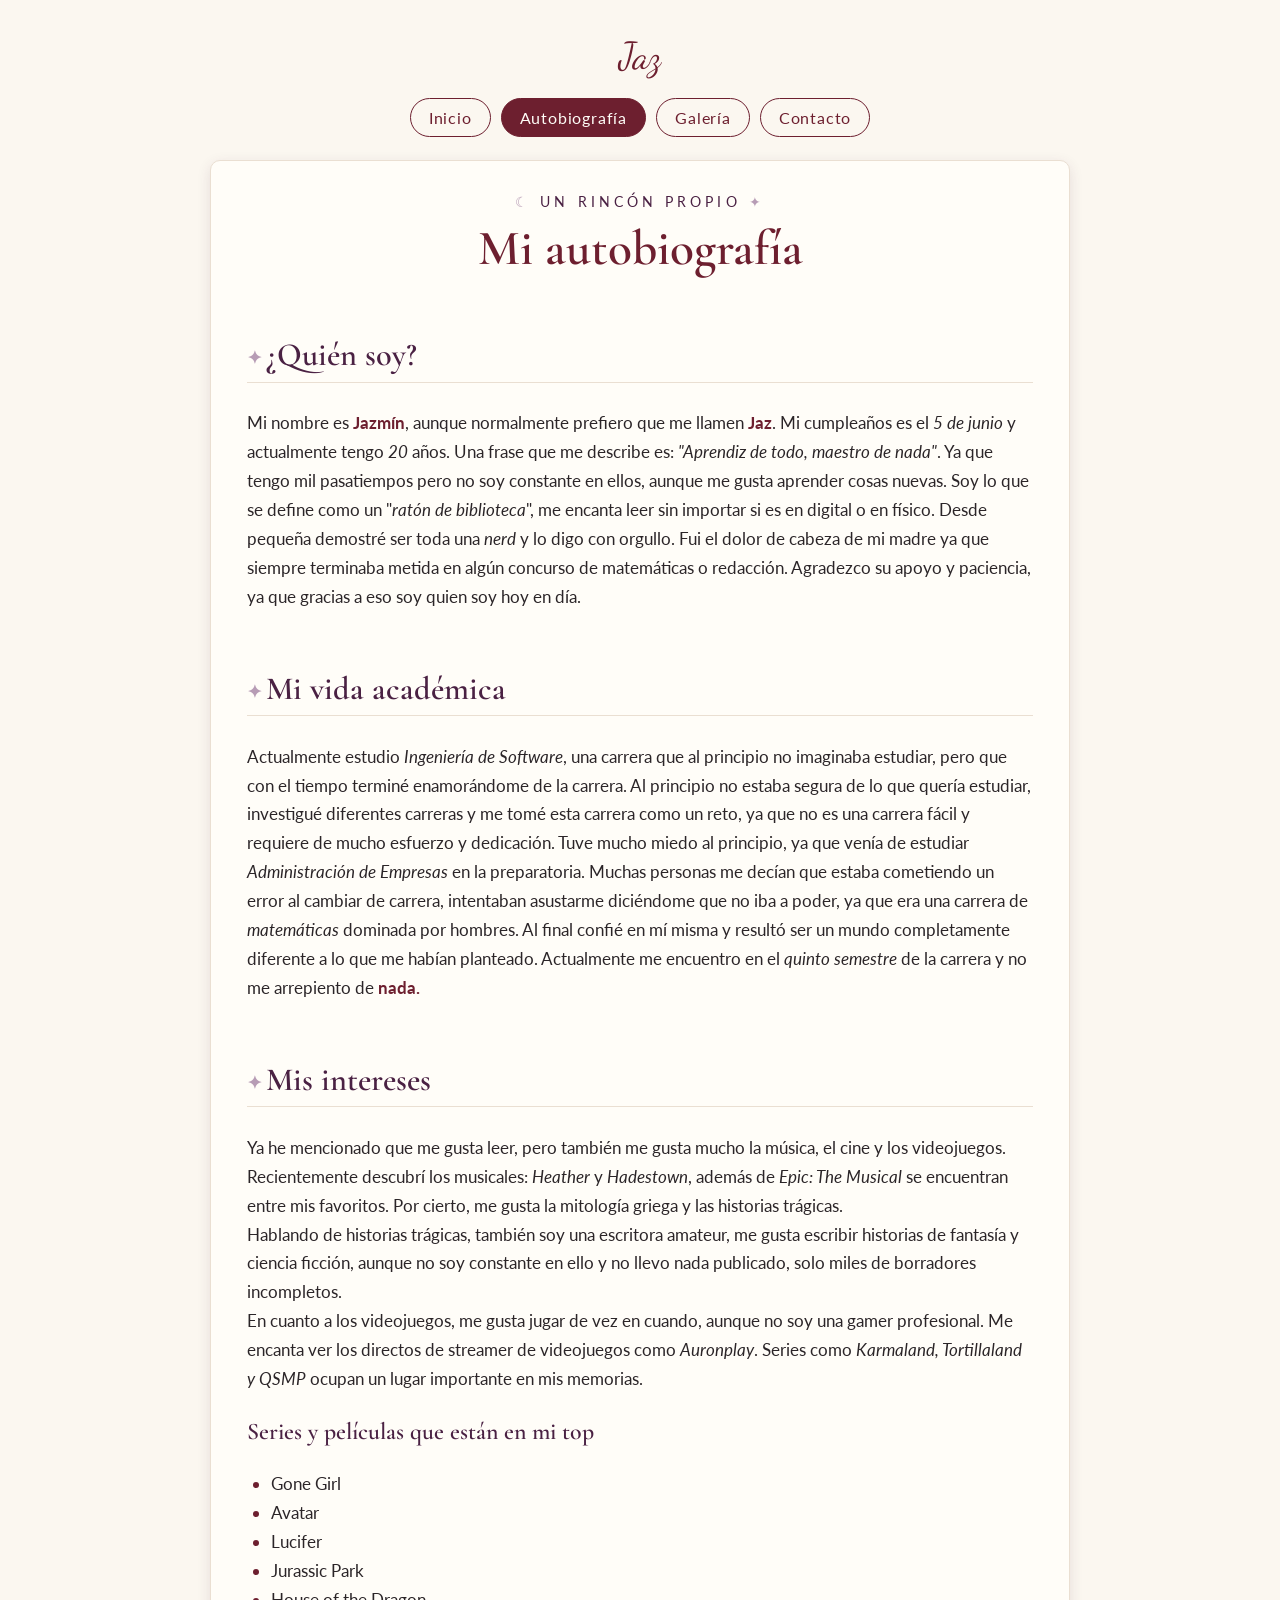
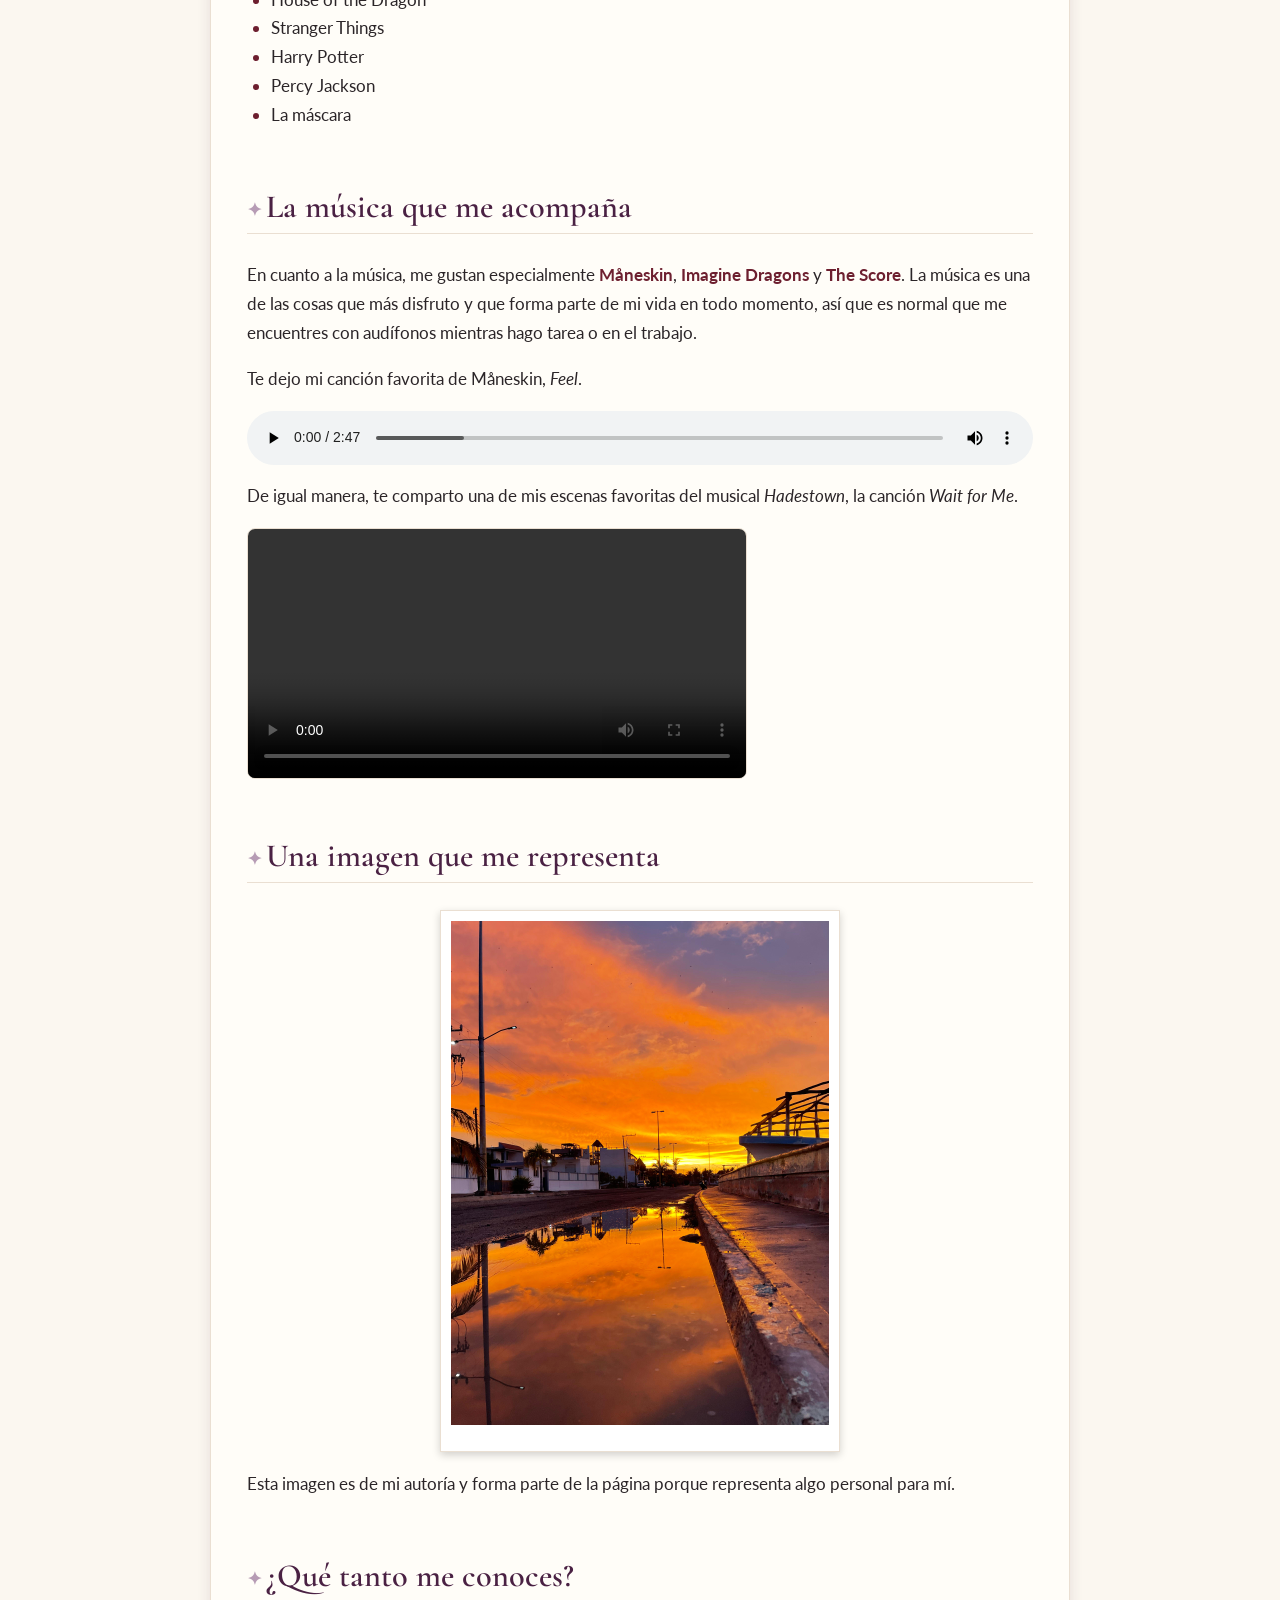
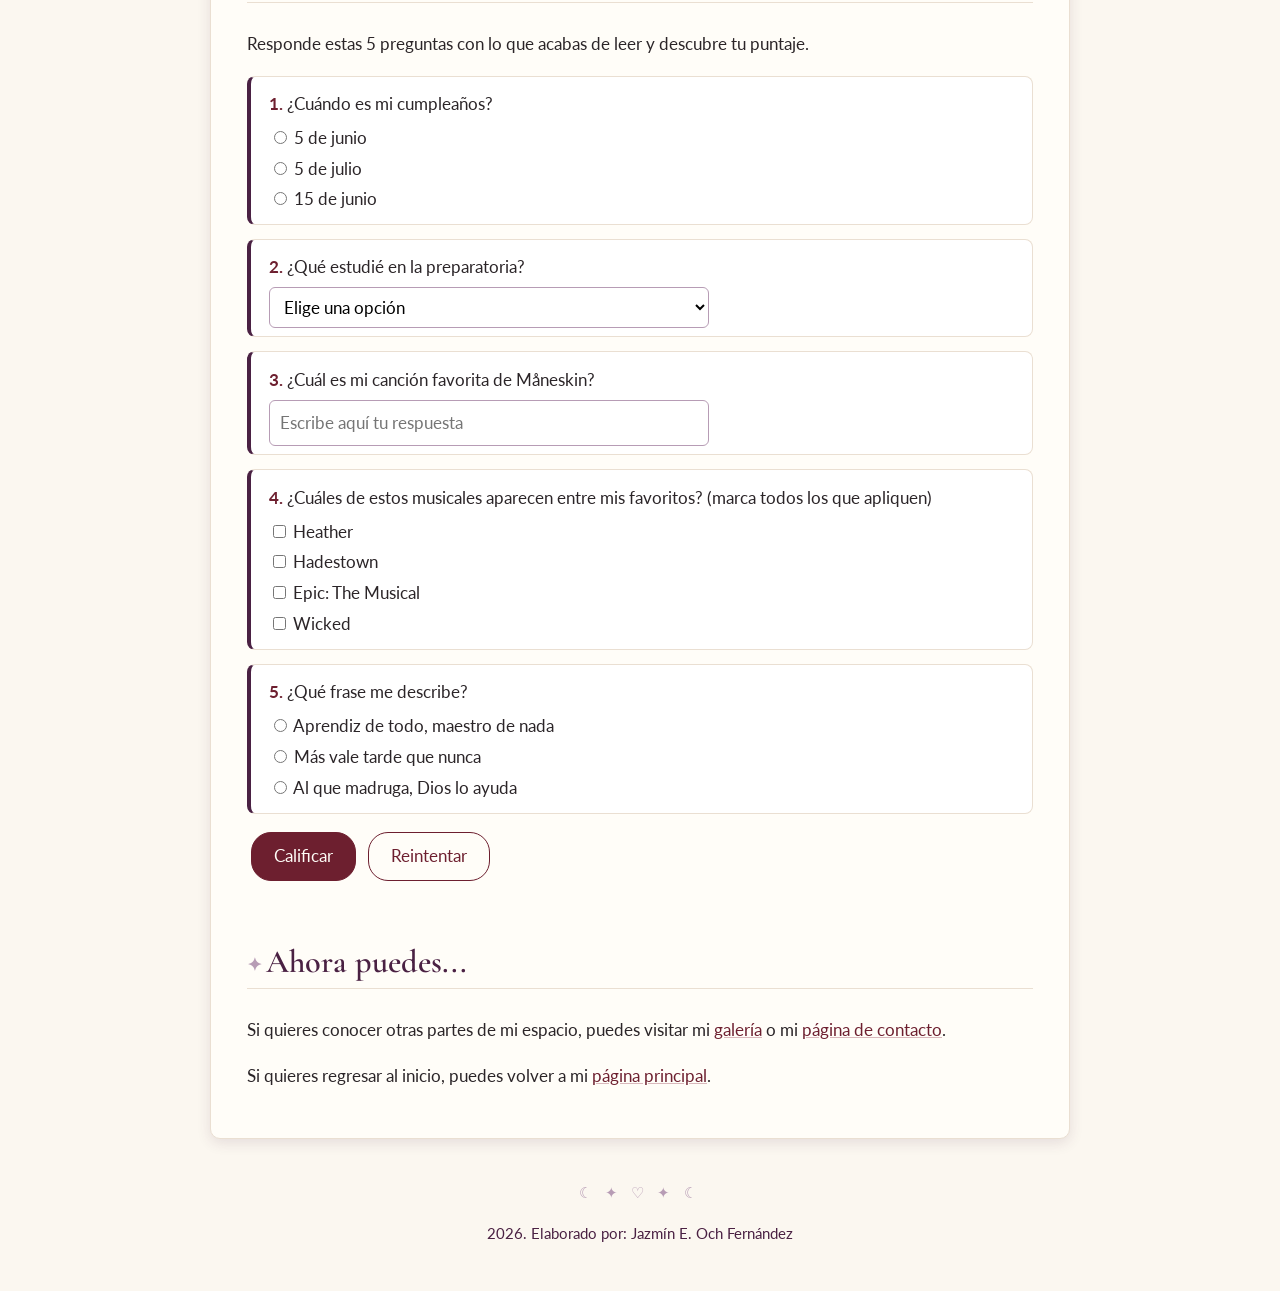
==== autobiografia.html @ 5e287802 "Add files via upload" ====
<!DOCTYPE html>
<html lang="es">

<head>

    <meta charset="UTF-8">
    <meta name="author" content="Jazmín E. Och Fernández">
    <meta name="viewport" content="width=device-width, initial-scale=1.0">

    <title>Mi autobiografía</title>

    <link rel="preconnect" href="https://fonts.googleapis.com">
    <link href="https://fonts.googleapis.com/css2?family=Cormorant+Garamond:ital,wght@0,500;0,600;1,500&family=Dancing+Script:wght@600&family=Lato:wght@400;700&display=swap" rel="stylesheet">
    <link rel="stylesheet" type="text/css" href="estilo.css">
    <script type="text/javascript" src="script.js" defer></script>
</head>

<body>

    <header class="cabecera">
        <p class="marca">Jaz </p>
        <nav>
            <ul>
                <li><a href="index.html">Inicio</a></li>
                <li><a href="autobiografia.html" class="activa">Autobiografía</a></li>
                <li><a href="galery.html">Galería</a></li>
                <li><a href="contacto.html">Contacto</a></li>
            </ul>
        </nav>
    </header>

    <main class="contenedor">

            <p class="etiqueta">UN RINCÓN PROPIO</p>

            <h1>Mi autobiografía</h1>


        <h2>¿Quién soy?</h2>

        <p>
            Mi nombre es <strong>Jazmín</strong>, aunque normalmente prefiero
            que me llamen <strong>Jaz</strong>. Mi cumpleaños es el <em>5 de junio</em>
            y actualmente tengo <em>20</em> años.
            Una frase que me describe es: <em>"Aprendiz de todo, maestro de nada"</em>. Ya que tengo mil pasatiempos
            pero no soy constante en ellos, aunque me gusta aprender cosas nuevas.
            Soy lo que se define como un "<em>ratón de biblioteca</em>", me encanta leer sin importar si es en digital
            o en físico. 
            Desde pequeña demostré ser toda una <em>nerd</em> y lo digo con orgullo. Fui el dolor de cabeza de mi madre 
            ya que siempre terminaba metida en algún concurso de matemáticas o redacción. Agradezco su apoyo y paciencia,
            ya que gracias a eso soy quien soy hoy en día.
        </p>

        <h2>Mi vida académica</h2>

        <p>
            Actualmente estudio <em>Ingeniería de Software</em>, una carrera que al principio no
            imaginaba estudiar, pero que con el tiempo terminé enamorándome de la carrera.
            Al principio no estaba segura de lo que quería estudiar, investigué diferentes carreras
            y me tomé esta carrera como un reto, ya que no es una carrera fácil y requiere de mucho esfuerzo y dedicación.
            Tuve mucho miedo al principio, ya que venía de estudiar <em> Administración de Empresas</em> en la preparatoria.
            Muchas personas me decían que estaba cometiendo un error al cambiar de carrera, intentaban asustarme
            diciéndome que no iba a poder, ya que era una carrera de <em>matemáticas</em> dominada por hombres.
            Al final confié en mí misma y resultó ser un mundo completamente diferente a lo que me habían planteado.
            Actualmente me encuentro en el <em>quinto semestre</em> de la carrera y no me arrepiento de <strong>nada.</strong>
        </p>


        <h2>Mis intereses</h2>

        <p>
            Ya he mencionado que me gusta leer, pero también me gusta mucho la música, el cine y los videojuegos. <br>
            Recientemente descubrí los musicales: <em>Heather</em> y <em>Hadestown</em>, además de <em>Epic: The Musical</em>
            se encuentran entre mis favoritos. Por cierto, me gusta la mitología griega y las historias trágicas. <br>
            Hablando de historias trágicas, también soy una escritora amateur, me gusta escribir historias de fantasía y 
            ciencia ficción, aunque no soy constante en ello y no llevo nada publicado, solo miles de borradores incompletos.<br>
            En cuanto a los videojuegos, me gusta jugar de vez en cuando, aunque no soy una gamer profesional. Me encanta ver los
            directos de streamer de videojuegos como <em>Auronplay</em>. Series como <em>Karmaland, Tortillaland y QSMP</em> ocupan 
            un lugar importante en mis memorias.
        </p>


        <div>

            <h3>Series y películas que están en mi top</h3>

            <ul>
                <li>Gone Girl</li>
                <li>Avatar</li>
                <li>Lucifer</li>
                <li>Jurassic Park</li>
                <li>House of the Dragon</li>
                <li>Stranger Things</li>
                <li>Harry Potter</li>
                <li>Percy Jackson</li>
                <li>La máscara</li>
            </ul>

        </div>


        <h2>La música que me acompaña</h2>

        <p>
            En cuanto a la música, me gustan especialmente
            <strong>Måneskin</strong>, <strong>Imagine Dragons</strong> y <strong>The Score</strong>.
            La música es una de las cosas que más disfruto y que forma parte de mi vida en todo momento, así que es
            normal que me encuentres con audífonos mientras hago tarea o en el trabajo.<br>
        </p>

        <p>
            Te dejo mi canción favorita de Måneskin, <em>Feel</em>.
        </p>

        <audio controls>
            <source src="media/FEEL.mp3" type="audio/mpeg">
            Lo siento, el navegador no soporta audio HTML5.
        </audio>



        <div>

            <p>
                De igual manera, te comparto una de mis escenas favoritas del musical <em>Hadestown</em>, 
                la canción <em>Wait for Me</em>.
            </p>
           <video controls width="500" height="300">
            <source src="media/Wait for Me (Reprise).mp4" type="video/mp4">
                Lo siento, el navegador no soporta video HTML5.
            </video>
        </div>


        <h2>Una imagen que me representa</h2>

        <img
            src="media/mi-foto.jpeg"
            alt="Una imagen de mi autoría"
            width="400">

        <p>
            Esta imagen es de mi autoría y forma parte de la página porque
            representa algo personal para mí.
        </p>


        <h2>¿Qué tanto me conoces?</h2>

        <p>
            Responde estas 5 preguntas con lo que acabas de leer y descubre tu puntaje.
        </p>

        <form id="quiz" name="quiz">

            <div class="pregunta">
                <p><strong>1.</strong> ¿Cuándo es mi cumpleaños?</p>
                <label><input type="radio" name="p1" value="5 de junio"> 5 de junio</label>
                <label><input type="radio" name="p1" value="5 de julio"> 5 de julio</label>
                <label><input type="radio" name="p1" value="15 de junio"> 15 de junio</label>
                <span class="resp" id="fb1"></span>
            </div>

            <div class="pregunta">
                <p><strong>2.</strong> ¿Qué estudié en la preparatoria?</p>
                <select id="p2" name="p2">
                    <option value="">Elige una opción</option>
                    <option value="Administración de Empresas">Administración de Empresas</option>
                    <option value="Ingeniería de Software">Ingeniería de Software</option>
                    <option value="Diseño Gráfico">Diseño Gráfico</option>
                </select>
                <span class="resp" id="fb2"></span>
            </div>

            <div class="pregunta">
                <p><strong>3.</strong> ¿Cuál es mi canción favorita de Måneskin?</p>
                <input type="text" id="p3" name="p3" placeholder="Escribe aquí tu respuesta">
                <span class="resp" id="fb3"></span>
            </div>

            <div class="pregunta">
                <p><strong>4.</strong> ¿Cuáles de estos musicales aparecen entre mis favoritos? (marca todos los que apliquen)</p>
                <label><input type="checkbox" name="p4" value="Heather"> Heather</label>
                <label><input type="checkbox" name="p4" value="Hadestown"> Hadestown</label>
                <label><input type="checkbox" name="p4" value="Epic"> Epic: The Musical</label>
                <label><input type="checkbox" name="p4" value="Wicked"> Wicked</label>
                <span class="resp" id="fb4"></span>
            </div>

            <div class="pregunta">
                <p><strong>5.</strong> ¿Qué frase me describe?</p>
                <label><input type="radio" name="p5" value="Aprendiz de todo, maestro de nada"> Aprendiz de todo, maestro de nada</label>
                <label><input type="radio" name="p5" value="Más vale tarde que nunca"> Más vale tarde que nunca</label>
                <label><input type="radio" name="p5" value="Al que madruga, Dios lo ayuda"> Al que madruga, Dios lo ayuda</label>
                <span class="resp" id="fb5"></span>
            </div>

            <button type="button" onclick="calificarQuiz()">Calificar</button>
            <button type="button" class="secundario" onclick="reiniciarQuiz()">Reintentar</button>
            <p id="resultado-quiz"></p>

        </form>

        <h2>Ahora puedes...</h2>

        <p>
            Si quieres conocer otras partes de mi espacio, puedes visitar
            mi <a href="galery.html">galería</a> o mi
            <a href="contacto.html">página de contacto</a>.
        </p>


        <p>
            Si quieres regresar al inicio, puedes volver a mi
            <a href="index.html">página principal</a>.
        </p>

    </main>



        <footer>

            <p>2026. Elaborado por: Jazmín E. Och Fernández</p>

        </footer>


</body>

</html>
---- estilo.css ----
/* ===== Paleta (variables CSS: cambiar un color aquí lo cambia en todo el sitio) ===== */
:root {
    --vino: #6d1f2f;
    --ciruela: #4a2143;
    --carbon: #2b2528;
    --marfil: #fbf7f0;
    --crema: #fffdf8;
    --beige: #eadfd2;
    --malva: #b79cb5;
    --rosa: #d9b8bc;
}

/* ===== Base ===== */
* { box-sizing: border-box; }

body {
    margin: 0;
    background-color: var(--marfil);
    color: var(--carbon);
    font-family: Lato, Arial, sans-serif;
    font-size: 17px;
    line-height: 1.7;
}

.contenedor {
    max-width: 860px;
    margin: 20px auto 30px auto;
    padding: 30px 36px;
    background-color: var(--crema);
    border: 1px solid var(--beige);
    border-radius: 10px;
    box-shadow: 0 4px 14px rgba(74, 33, 67, 0.12);
}

/* ===== Cabecera y menú ===== */
.cabecera {
    max-width: 860px;
    margin: 25px auto 0 auto;
    text-align: center;
}

.marca {
    margin: 0;
    font-family: 'Dancing Script', cursive;
    font-size: 2.2em;
    color: var(--vino);
}

nav ul { list-style: none; margin: 6px 0 0 0; padding: 0; }
nav li { display: inline; }

nav a {
    display: inline-block;
    margin: 3px;
    padding: 5px 18px;
    border: 1px solid var(--vino);
    border-radius: 20px;
    color: var(--vino);
    text-decoration: none;
    font-size: 0.95em;
    letter-spacing: 0.05em;
}

nav a:hover, nav a.activa {
    background-color: var(--vino);
    color: var(--crema);
}

/* ===== Títulos y texto ===== */
h1, h2, h3 {
    font-family: 'Cormorant Garamond', Georgia, serif;
    font-weight: 600;
    line-height: 1.2;
}

h1 { text-align: center; font-size: 2.9em; color: var(--vino); margin: 0.1em 0 0.4em 0; }

h2 {
    font-size: 1.9em;
    color: var(--ciruela);
    margin-top: 1.8em;
    padding-bottom: 0.2em;
    border-bottom: 1px solid var(--beige);
}

/* ===== La parte del simbolo fue sacado con IA como parte de la estética ===== */
h2::before { content: "✦ "; font-size: 0.55em; color: var(--malva); vertical-align: middle; }
h3 { font-size: 1.4em; color: var(--ciruela); }

.etiqueta {
    text-align: center;
    margin: 0;
    font-size: 0.8em;
    letter-spacing: 0.3em;
    color: var(--ciruela);
}
.etiqueta::before { content: "☾ "; color: var(--malva); }
.etiqueta::after { content: " ✦"; color: var(--malva); }

.bienvenida { max-width: 650px; margin: 0 auto; text-align: center; font-size: 1.1em; }

strong { color: var(--vino); }
a { color: var(--vino); text-decoration-color: var(--rosa); }
a:hover { color: var(--ciruela); }
ul { padding-left: 1.4em; }
li::marker { color: var(--vino); }

/* ===== Imágenes, video, audio y mapas ===== */
img { max-width: 100%; height: auto; }

.galeria { text-align: center; margin: 20px 0; }

.imagen {
    display: inline-block;
    width: 46%;
    margin: 10px;
    padding: 10px 10px 26px 10px;
    background-color: #fff;
    border: 1px solid var(--beige);
    box-shadow: 0 3px 8px rgba(0, 0, 0, 0.18);
}
.imagen:nth-child(odd) { transform: rotate(-1.5deg); }
.imagen:nth-child(even) { transform: rotate(1.5deg); }
.imagen img { display: block; width: 100%; height: 260px; object-fit: cover; }

main > img {
    display: block;
    margin: 18px auto;
    padding: 10px 10px 26px 10px;
    background-color: #fff;
    border: 1px solid var(--beige);
    box-shadow: 0 3px 8px rgba(0, 0, 0, 0.18);
}

video { display: block; max-width: 100%; height: auto; margin: 12px 0; border-radius: 8px; border: 1px solid var(--beige); }
audio { display: block; width: 100%; margin: 12px 0; }

iframe {
    max-width: 100%;
    margin: 6px;
    vertical-align: top;
    border: 4px solid #fff !important;
    border-radius: 6px;
    box-shadow: 0 2px 6px rgba(0, 0, 0, 0.2);
}

/* ===== Reloj de la portada ===== */
.reloj {
    margin: 22px 0;
    padding: 10px 14px;
    text-align: center;
    background-color: #fff;
    border: 3px double var(--rosa);
    border-radius: 8px;
}
.reloj p { margin: 2px 0; }
#saludo { color: var(--vino); font-style: italic; }
#fecha { font-family: 'Cormorant Garamond', Georgia, serif; font-size: 1.6em; color: var(--ciruela); }
#hora { font-family: 'Cormorant Garamond', Georgia, serif; font-size: 2.4em; letter-spacing: 0.1em; color: var(--vino); }
#visitas { font-size: 0.85em; color: var(--malva); }

/* ===== Tarjetas (convertidor y calculadora) ===== */
.tarjeta {
    float: left;
    width: 48%;
    margin: 0 1% 16px 1%;
    padding: 6px 18px 16px 18px;
    background-color: #fff;
    border: 1px solid var(--vino);
    border-radius: 10px;
    box-shadow: 0 2px 8px rgba(74, 33, 67, 0.15);
}
.tarjeta h3 { margin-top: 0.6em; text-align: center; }
.limpiar { clear: both; }

#resultado-conv { margin-top: 10px; text-align: center; }

#pantalla { text-align: right; font-size: 1.5em; margin-bottom: 8px; }
.teclas { text-align: center; }
.teclas button {
    width: 23%;
    margin: 1%;
    padding: 9px 0;
    background-color: var(--crema);
    color: var(--carbon);
    border: 1px solid var(--malva);
    border-radius: 8px;
}
.teclas button:hover { background-color: var(--beige); }
.teclas .op { background-color: var(--ciruela); color: var(--crema); border-color: var(--ciruela); }
.teclas .op:hover { background-color: var(--vino); }
.teclas .cero { width: 48%; }

/* ===== Formularios ===== */
fieldset { margin: 0 0 18px 0; padding: 10px 18px 14px 18px; border: 1px solid var(--rosa); border-radius: 8px; }
legend { padding: 0 8px; font-family: 'Cormorant Garamond', Georgia, serif; font-size: 1.3em; color: var(--vino); }
label { display: inline-block; margin: 4px 14px 4px 0; }

input[type="text"], input[list], select, textarea {
    width: 100%;
    max-width: 440px;
    padding: 8px 10px;
    background-color: #fff;
    border: 1px solid var(--malva);
    border-radius: 6px;
    font: inherit;
}
input:focus, select:focus, textarea:focus { outline: 2px solid var(--rosa); }
input[type="radio"], input[type="checkbox"] { accent-color: var(--vino); }

button, input[type="submit"] {
    margin: 4px;
    padding: 9px 22px;
    background-color: var(--vino);
    color: var(--crema);
    border: 1px solid var(--vino);
    border-radius: 20px;
    font: inherit;
    cursor: pointer;
}
button:hover { background-color: var(--ciruela); border-color: var(--ciruela); }
button:disabled { background-color: var(--malva); border-color: var(--malva); cursor: default; }
button.secundario { background-color: transparent; color: var(--vino); }
button.secundario:hover { background-color: var(--beige); }

.error { display: block; min-height: 1.3em; font-size: 0.88em; font-style: italic; color: var(--vino); }
.exito { margin-top: 14px; padding: 10px 16px; background-color: #f6ecee; border-left: 4px solid var(--vino); border-radius: 6px; }
#contador { font-size: 0.85em; color: var(--malva); }

/* ===== Cuestionario ===== */
.pregunta {
    margin: 14px 0;
    padding: 8px 18px;
    background-color: #fff;
    border: 1px solid var(--beige);
    border-left: 4px solid var(--ciruela);
    border-radius: 8px;
}
.pregunta p { margin: 0.3em 0; }
.pregunta label { display: block; margin: 2px 0; }
.resp { display: block; font-size: 0.92em; }
.bien { color: var(--ciruela); font-weight: bold; }
.mal { color: var(--vino); font-weight: bold; }

/* ===== Tabla de la galería ===== */
table { width: 100%; margin: 15px 0; border-collapse: collapse; background-color: var(--crema); }
th, td { padding: 12px; border: 1px solid var(--beige); text-align: center; vertical-align: top; font-size: 0.95em; }
th { background-color: var(--ciruela); color: var(--crema); font-family: 'Cormorant Garamond', Georgia, serif; font-size: 1.4em; font-weight: 600; }
td.categoria { width: 90px; vertical-align: middle; background-color: #f6ecee; color: var(--vino); font-family: 'Cormorant Garamond', Georgia, serif; font-size: 1.3em; font-weight: 600; }
td img { width: 100%; max-width: 200px; margin-bottom: 6px; border: 6px solid #fff; box-shadow: 0 2px 6px rgba(0, 0, 0, 0.25); }

/* ===== Pie de página. La parte del simbolo fue sacado con IA como parte de la estética ===== */
footer { padding: 10px 10px 30px 10px; text-align: center; font-size: 0.9em; color: var(--ciruela); }
footer::before { content: "☾ ✦ ♡ ✦ ☾"; display: block; letter-spacing: 0.3em; color: var(--malva); }

/* ===== Pantallas pequeñas ===== */
@media (max-width: 700px) {
    .contenedor { margin: 15px 8px; padding: 20px 16px; }
    .tarjeta { float: none; width: 100%; margin: 0 0 16px 0; }
    .imagen { width: 90%; }
    td.categoria { width: auto; }
}
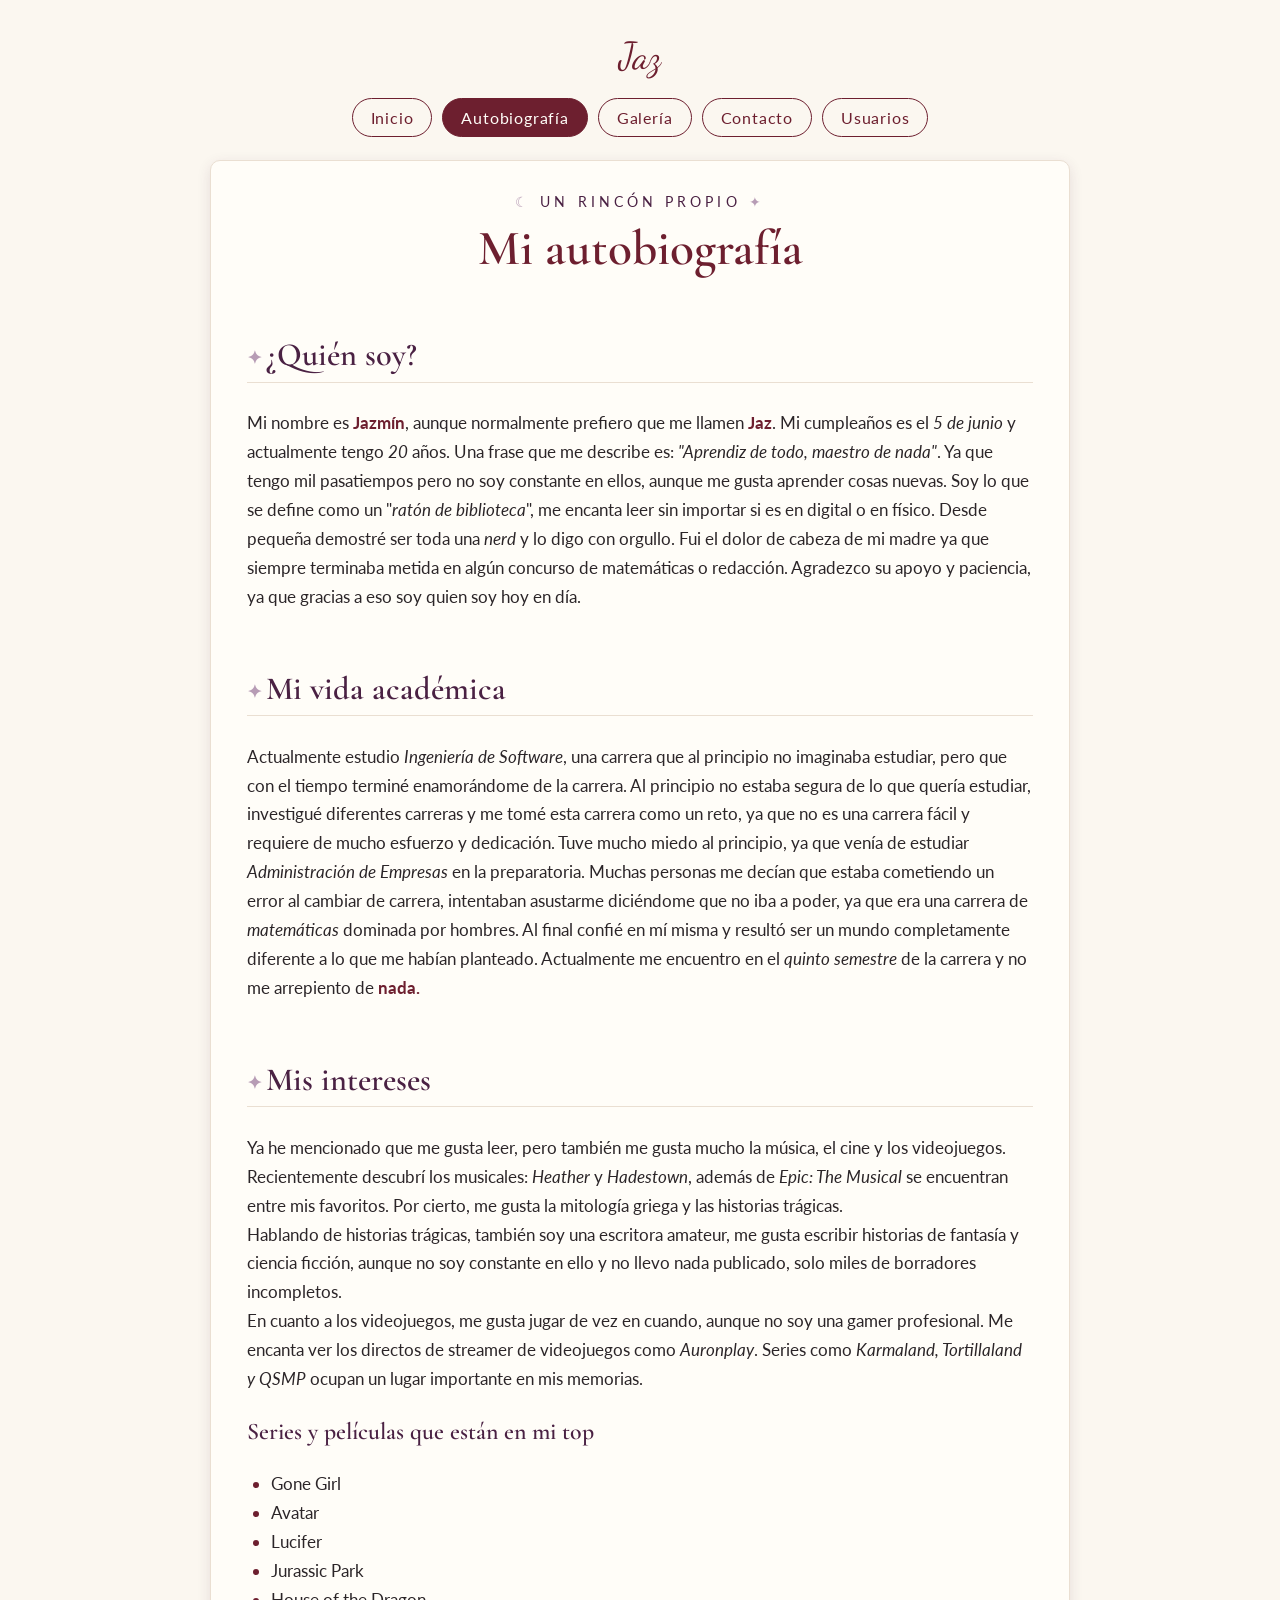
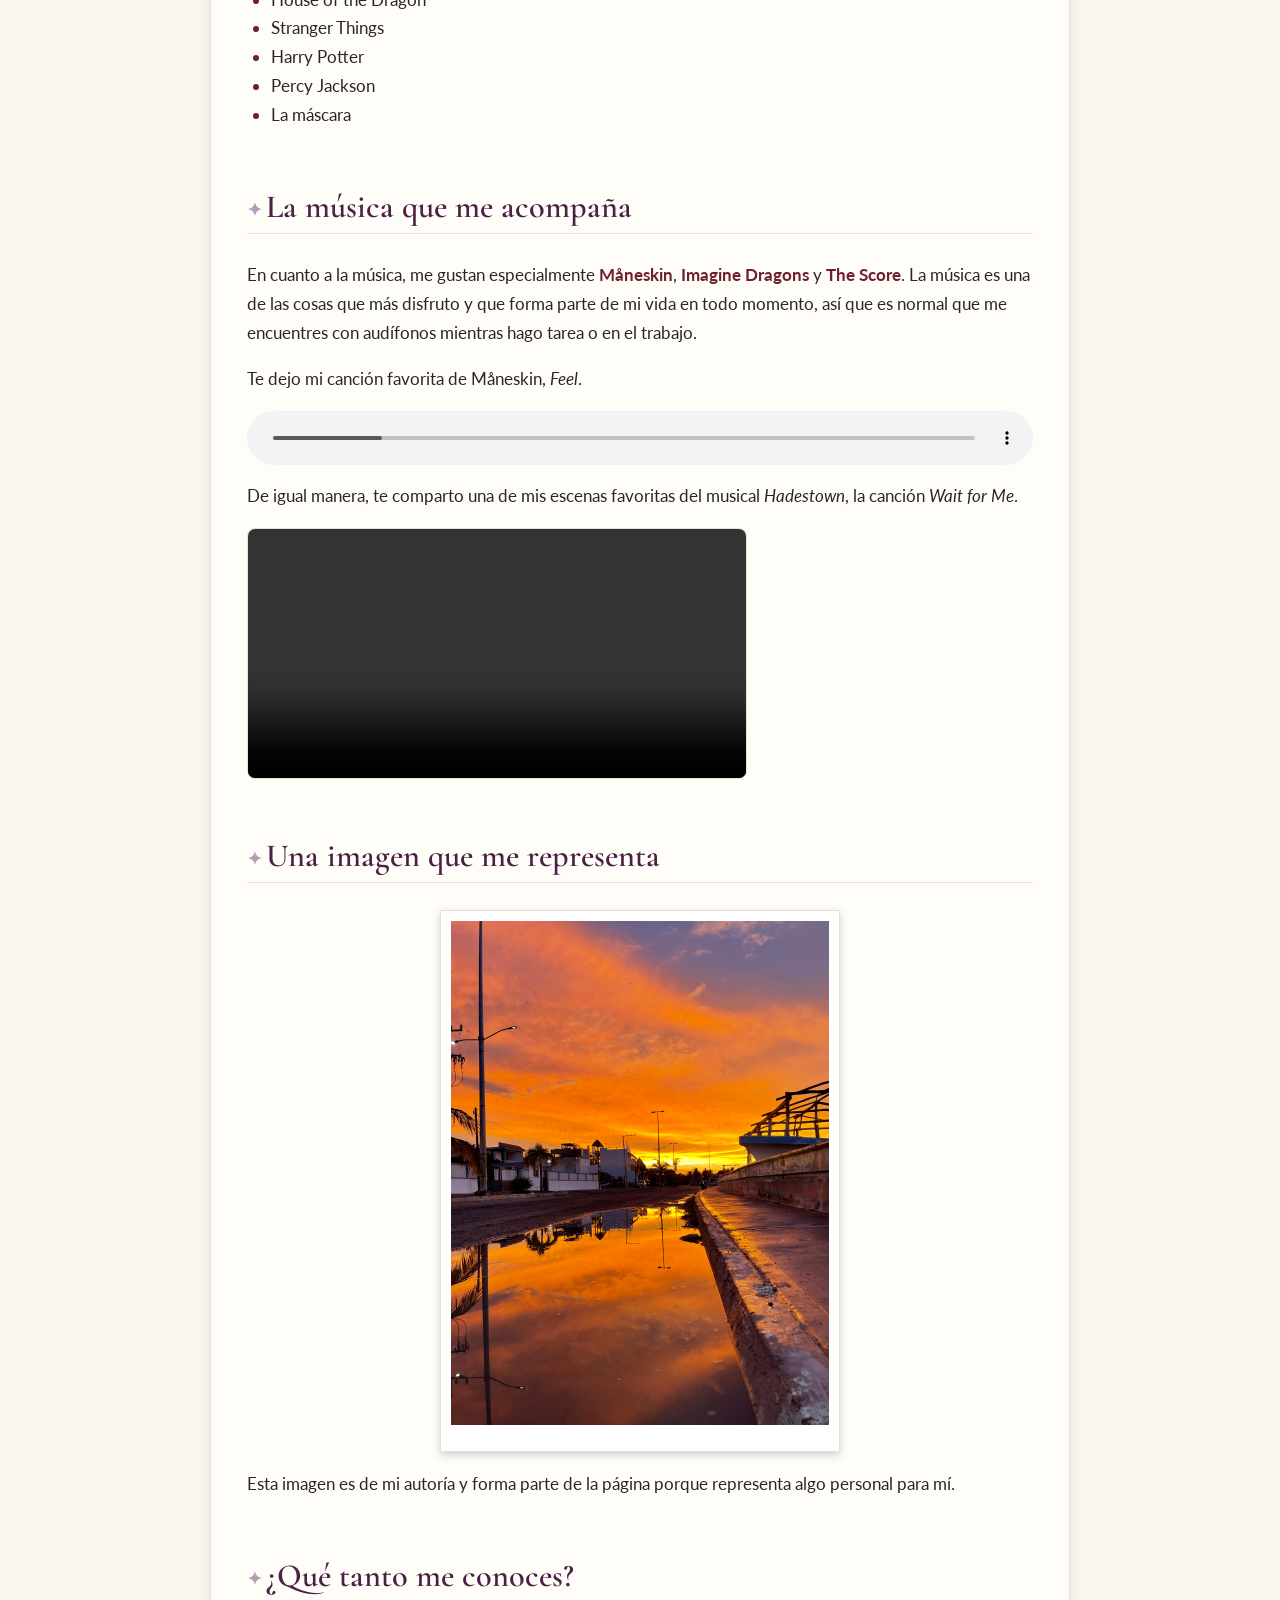
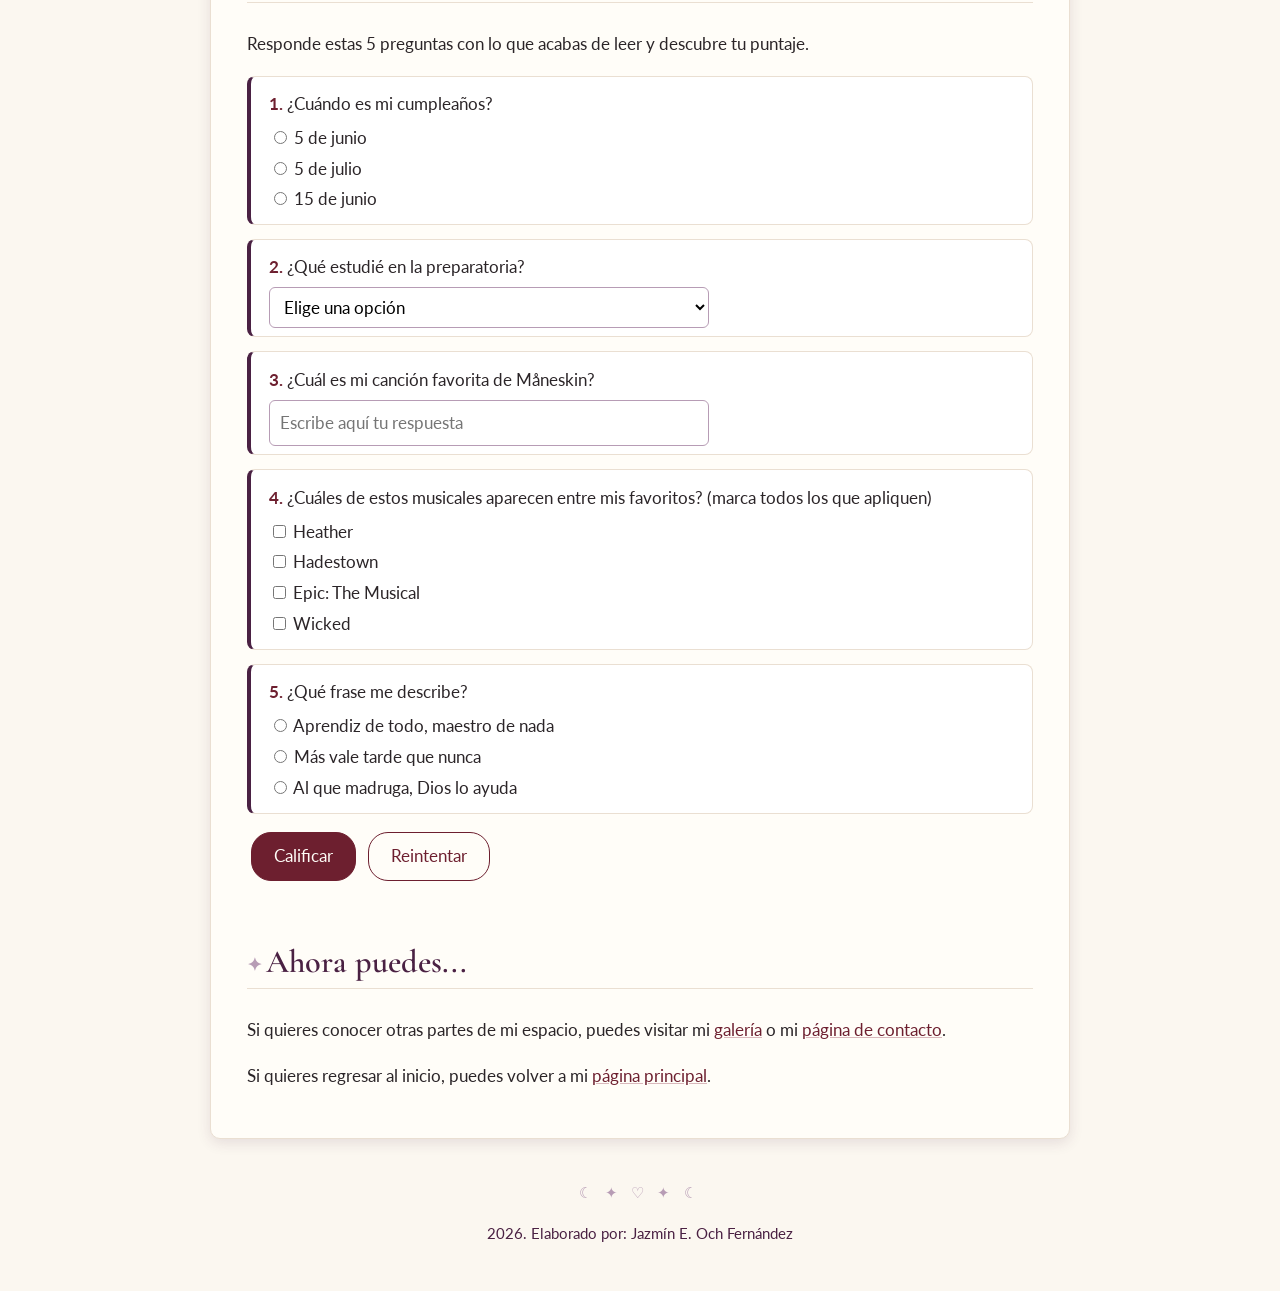
==== commit 8e01e866: "Add files via upload Módulo de gestión de usuarios con PHP y MySQL" ====
--- a/autobiografia.html
+++ b/autobiografia.html
@@ -25,6 +25,7 @@
                 <li><a href="autobiografia.html" class="activa">Autobiografía</a></li>
                 <li><a href="galery.html">Galería</a></li>
                 <li><a href="contacto.html">Contacto</a></li>
+                <li><a href="login.php">Usuarios</a></li>
             </ul>
         </nav>
     </header>
--- a/estilo.css
+++ b/estilo.css
@@ -196,7 +196,7 @@
 legend { padding: 0 8px; font-family: 'Cormorant Garamond', Georgia, serif; font-size: 1.3em; color: var(--vino); }
 label { display: inline-block; margin: 4px 14px 4px 0; }
 
-input[type="text"], input[list], select, textarea {
+input[type="text"], input[type="password"], input[type="email"], input[list], select, textarea {
     width: 100%;
     max-width: 440px;
     padding: 8px 10px;
@@ -249,6 +249,42 @@
 td.categoria { width: 90px; vertical-align: middle; background-color: #f6ecee; color: var(--vino); font-family: 'Cormorant Garamond', Georgia, serif; font-size: 1.3em; font-weight: 600; }
 td img { width: 100%; max-width: 200px; margin-bottom: 6px; border: 6px solid #fff; box-shadow: 0 2px 6px rgba(0, 0, 0, 0.25); }
 
+/* ===== Módulo de usuarios ===== */
+.acceso { max-width: 520px; margin: 0 auto; }
+.alerta { margin: 14px 0; padding: 10px 16px; background-color: #fbeff0; border-left: 4px solid var(--vino); border-radius: 6px; color: var(--vino); }
+.sesion { margin: 8px 0 0 0; font-size: 0.9em; color: var(--ciruela); }
+.nota { font-size: 0.88em; font-style: italic; color: var(--ciruela); }
+
+.fuerza { display: block; font-size: 0.85em; }
+.f1 { color: var(--vino); }
+.f2 { color: #a0603a; }
+.f3, .f4 { color: var(--ciruela); font-weight: bold; }
+
+a.boton {
+    display: inline-block;
+    margin: 4px;
+    padding: 9px 22px;
+    background-color: var(--vino);
+    color: var(--crema);
+    border: 1px solid var(--vino);
+    border-radius: 20px;
+    text-decoration: none;
+}
+a.boton:hover { background-color: var(--ciruela); border-color: var(--ciruela); color: var(--crema); }
+a.boton.secundario { background-color: transparent; color: var(--vino); }
+a.boton.secundario:hover { background-color: var(--beige); color: var(--vino); }
+.chico, a.boton.chico { margin: 2px; padding: 4px 14px; font-size: 0.85em; }
+button.peligro { background-color: transparent; color: var(--vino); }
+button.peligro:hover { background-color: var(--vino); color: var(--crema); }
+
+.tabla-desliza { overflow-x: auto; }
+table.usuarios th { font-size: 1.15em; }
+table.usuarios td { vertical-align: middle; }
+table.usuarios tr:nth-child(odd) td { background-color: #fff; }
+table.usuarios tr.yo td { background-color: #f6ecee; }
+td.acciones { white-space: nowrap; }
+td.acciones form { display: inline; }
+
 /* ===== Pie de página. La parte del simbolo fue sacado con IA como parte de la estética ===== */
 footer { padding: 10px 10px 30px 10px; text-align: center; font-size: 0.9em; color: var(--ciruela); }
 footer::before { content: "☾ ✦ ♡ ✦ ☾"; display: block; letter-spacing: 0.3em; color: var(--malva); }
